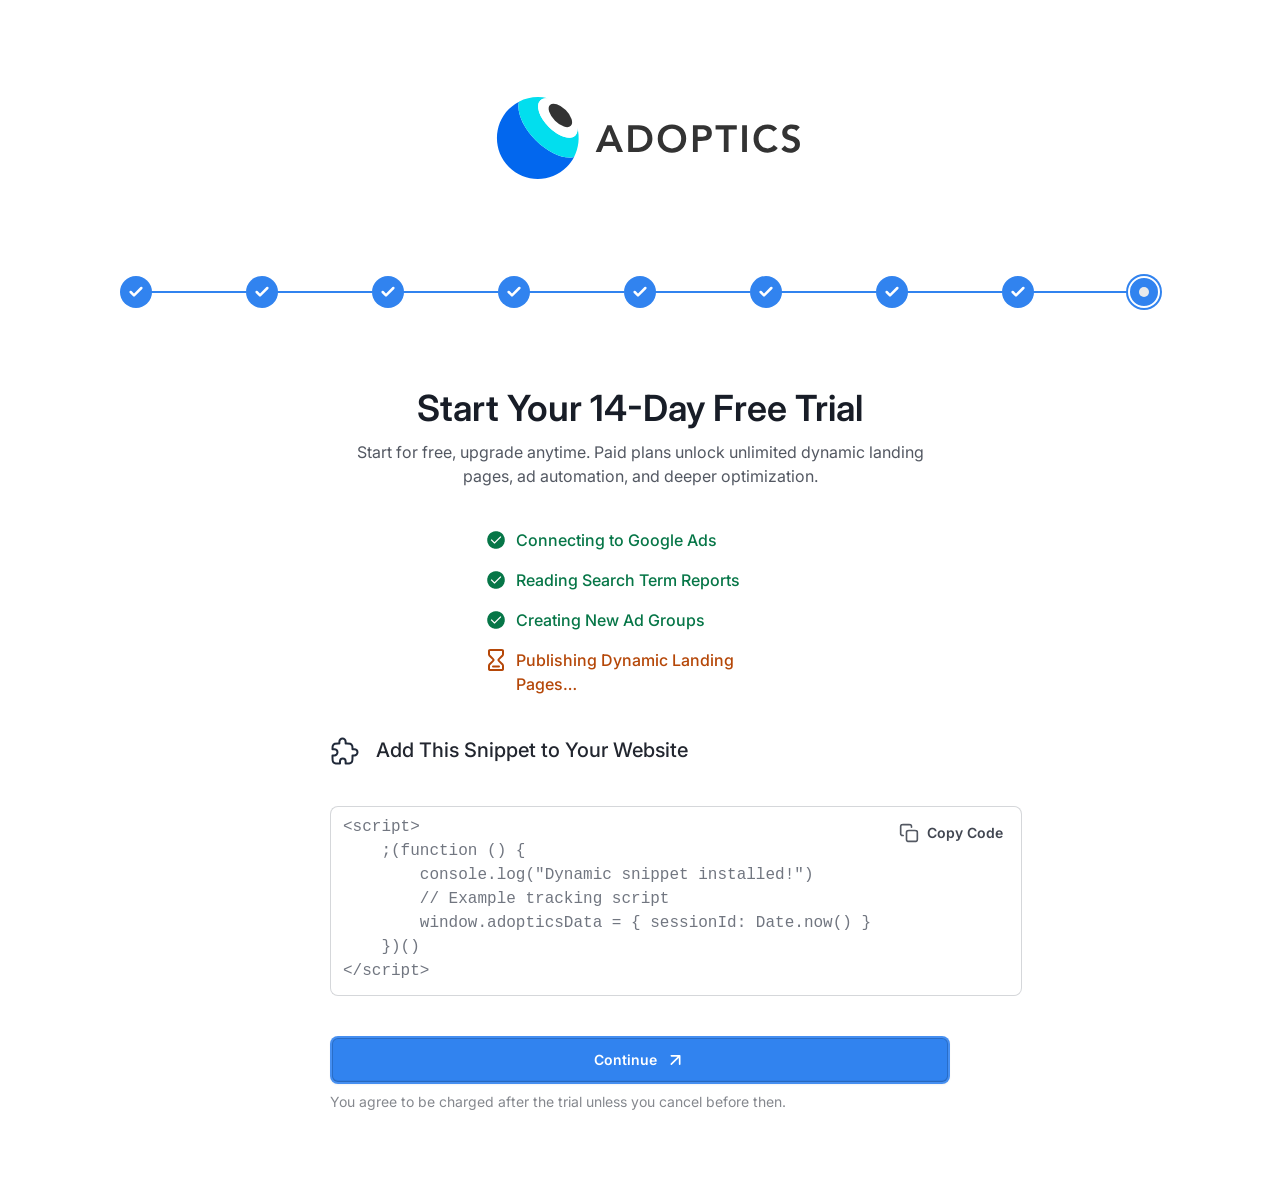
==== src/screen-11.html @ e86ec55b "add new page" ====
<!doctype html>
<html lang="en" class="h-full">
	<head>
		<meta charset="UTF-8" />
		<meta name="viewport" content="width=device-width, initial-scale=1.0" />
		<title>Screen 11</title>
		<link rel="stylesheet" href="./css/output.css" />

		<link rel="preconnect" href="https://fonts.googleapis.com" />
		<link rel="preconnect" href="https://fonts.gstatic.com" crossorigin />
		<link
			href="https://fonts.googleapis.com/css2?family=Inter:ital,opsz,wght@0,14..32,100..900;1,14..32,100..900&display=swap"
			rel="stylesheet"
		/>
	</head>
	<body class="relative h-full">
		<div class="wrapper flex min-h-full flex-col">
			<!-- Main Content -->
			<main class="flex-auto">
				<section class="overflow-hidden">
					<div
						class="mx-auto flex h-full w-full max-w-[1080px] flex-col gap-10 px-5 lg:gap-20"
					>
						<!-- Logo -->
						<a href="#" class="flex justify-center">
							<img class="w-[320px]" src="./images/logo.svg" alt="logo" />
						</a>
						<!-- Stepper -->
						<div
							class="mx-auto flex items-center gap-[94px] max-[1200px]:gap-10 max-[480px]:gap-4! max-[360px]:-translate-x-4 max-[360px]:gap-3! max-sm:gap-5"
						>
							<!-- Step Item -->
							<div class="step-item group filled">
								<!-- Dot Icon -->
								<div
									class="size-2.5 rounded-full bg-[#E9EAEB] group-[.filled]:hidden max-sm:size-2"
								></div>

								<!-- Check Icon -->
								<img
									class="hidden group-[.filled]:block"
									src="./images/step-check.svg"
									alt="img"
								/>
							</div>
							<!-- Step Item -->
							<div class="step-item group filled">
								<!-- Dot Icon -->
								<div
									class="size-2.5 rounded-full bg-[#E9EAEB] group-[.filled]:hidden max-sm:size-2"
								></div>

								<!-- Check Icon -->
								<img
									class="hidden group-[.filled]:block"
									src="./images/step-check.svg"
									alt="img"
								/>
							</div>
							<!-- Step Item -->
							<div class="step-item group filled">
								<!-- Dot Icon -->
								<div
									class="size-2.5 rounded-full bg-[#E9EAEB] group-[.filled]:hidden max-sm:size-2"
								></div>

								<!-- Check Icon -->
								<img
									class="hidden group-[.filled]:block"
									src="./images/step-check.svg"
									alt="img"
								/>
							</div>
							<!-- Step Item -->
							<div class="step-item group filled">
								<!-- Dot Icon -->
								<div
									class="size-2.5 rounded-full bg-[#E9EAEB] group-[.filled]:hidden max-sm:size-2"
								></div>

								<!-- Check Icon -->
								<img
									class="hidden group-[.filled]:block"
									src="./images/step-check.svg"
									alt="img"
								/>
							</div>
							<!-- Step Item -->
							<div class="step-item group filled">
								<!-- Dot Icon -->
								<div
									class="size-2.5 rounded-full bg-[#E9EAEB] group-[.filled]:hidden max-sm:size-2"
								></div>

								<!-- Check Icon -->
								<img
									class="hidden group-[.filled]:block"
									src="./images/step-check.svg"
									alt="img"
								/>
							</div>
							<!-- Step Item -->
							<div class="step-item group filled">
								<!-- Dot Icon -->
								<div
									class="size-2.5 rounded-full bg-[#E9EAEB] group-[.filled]:hidden max-sm:size-2"
								></div>

								<!-- Check Icon -->
								<img
									class="hidden group-[.filled]:block"
									src="./images/step-check.svg"
									alt="img"
								/>
							</div>
							<!-- Step Item -->
							<div class="step-item group filled">
								<!-- Dot Icon -->
								<div
									class="size-2.5 rounded-full bg-[#E9EAEB] group-[.filled]:hidden max-sm:size-2"
								></div>

								<!-- Check Icon -->
								<img
									class="hidden group-[.filled]:block"
									src="./images/step-check.svg"
									alt="img"
								/>
							</div>
							<!-- Step Item -->
							<div class="step-item group filled">
								<!-- Dot Icon -->
								<div
									class="size-2.5 rounded-full bg-[#E9EAEB] group-[.filled]:hidden max-sm:size-2"
								></div>

								<!-- Check Icon -->
								<img
									class="hidden group-[.filled]:block"
									src="./images/step-check.svg"
									alt="img"
								/>
							</div>
							<!-- Step Item -->
							<div class="step-item group active">
								<!-- Dot Icon -->
								<div
									class="size-2.5 rounded-full bg-[#E9EAEB] group-[.filled]:hidden max-sm:size-2"
								></div>

								<!-- Check Icon -->
								<img
									class="hidden group-[.filled]:block"
									src="./images/step-check.svg"
									alt="img"
								/>
							</div>
						</div>
						<!-- Content -->

						<div
							class="mx-auto flex w-full max-w-[620px] flex-col items-center"
						>
							<h2 class="text-center">Start Your 14-Day Free Trial</h2>
							<p class="mt-3 text-center">
								Start for free, upgrade anytime. Paid plans unlock unlimited
								dynamic landing pages, ad automation, and deeper optimization.
							</p>
							<!-- Content -->
							<div class="mt-10 w-full space-y-10">
								<!-- List -->
								<ul class="mx-auto max-w-[312px] space-y-4">
									<li class="flex items-start gap-2">
										<img
											src="./images/check-circle-green-small.png"
											alt="check icon"
										/>
										<p class="font-medium text-green-400">
											Connecting to Google Ads
										</p>
									</li>
									<li class="flex items-start gap-2">
										<img
											src="./images/check-circle-green-small.png"
											alt="check icon"
										/>
										<p class="font-medium text-green-400">
											Reading Search Term Reports
										</p>
									</li>
									<li class="flex items-start gap-2">
										<img
											src="./images/check-circle-green-small.png"
											alt="check icon"
										/>
										<p class="font-medium text-green-400">
											Creating New Ad Groups
										</p>
									</li>
									<li class="flex items-start gap-2">
										<img src="./images/hourglass.svg" alt="hourglass icon" />
										<p class="font-medium text-orange-700">
											Publishing Dynamic Landing Pages…
										</p>
									</li>
								</ul>

								<div class="flex w-full items-start gap-4">
									<img src="./images/puzzle.svg" alt="puzzle icon" />
									<p class="text-xl font-medium text-gray-800">
										Add This Snippet to Your Website
									</p>
								</div>

								<!-- Code -->
								<label
									class="relative flex w-[620px] max-w-full flex-1 flex-col gap-[6px] overflow-x-auto sm:overflow-x-visible"
								>
									<div class="flex w-[620px]">
										<div
											class="input flex min-h-[100px] resize-none flex-col rounded-r-none border-r-0 sm:min-h-[160px]"
											type="text"
											readonly
										>
											<pre class="-mt-7 flex w-full">
													<code class="text-[#717680] leading-[1.5] w-full whitespace-pre ">
&lt;script&gt;
    ;(function () {
        console.log("Dynamic snippet installed!")
        // Example tracking script
        window.adopticsData = { sessionId: Date.now() }
    })()
&lt;/script&gt;
</code></pre>
										</div>
										<div
											class="shrink-0 overflow-hidden rounded-r-lg border border-l-0 border-[#D5D7DA] pt-[2px] pr-[2px]"
										>
											<button
												class="mb-auto flex cursor-pointer gap-2 px-4 py-[14px] text-sm font-semibold text-gray-700 transition-colors hover:bg-gray-100"
											>
												<img src="./images/copy.svg" alt="edit icon" />
												Copy Code
											</button>
										</div>
									</div>
								</label>
							</div>

							<!-- Button -->
							<div class="mt-10 w-full space-y-2">
								<button class="btn btn-primary group w-full max-w-full">
									Continue
									<img
										class="transition-transform group-hover:translate-x-[2px] group-hover:-translate-y-[2px]"
										src="./images/arrow-up-right.svg"
										alt="arrow icon"
									/>
								</button>

								<p class="text-left text-sm text-[#85888E]">
									You agree to be charged after the trial unless you cancel
									before then.
								</p>
							</div>
						</div>
					</div>
				</section>
			</main>
		</div>

		<!-- JS -->
		<script src="./js/main.js"></script>
	</body>
</html>
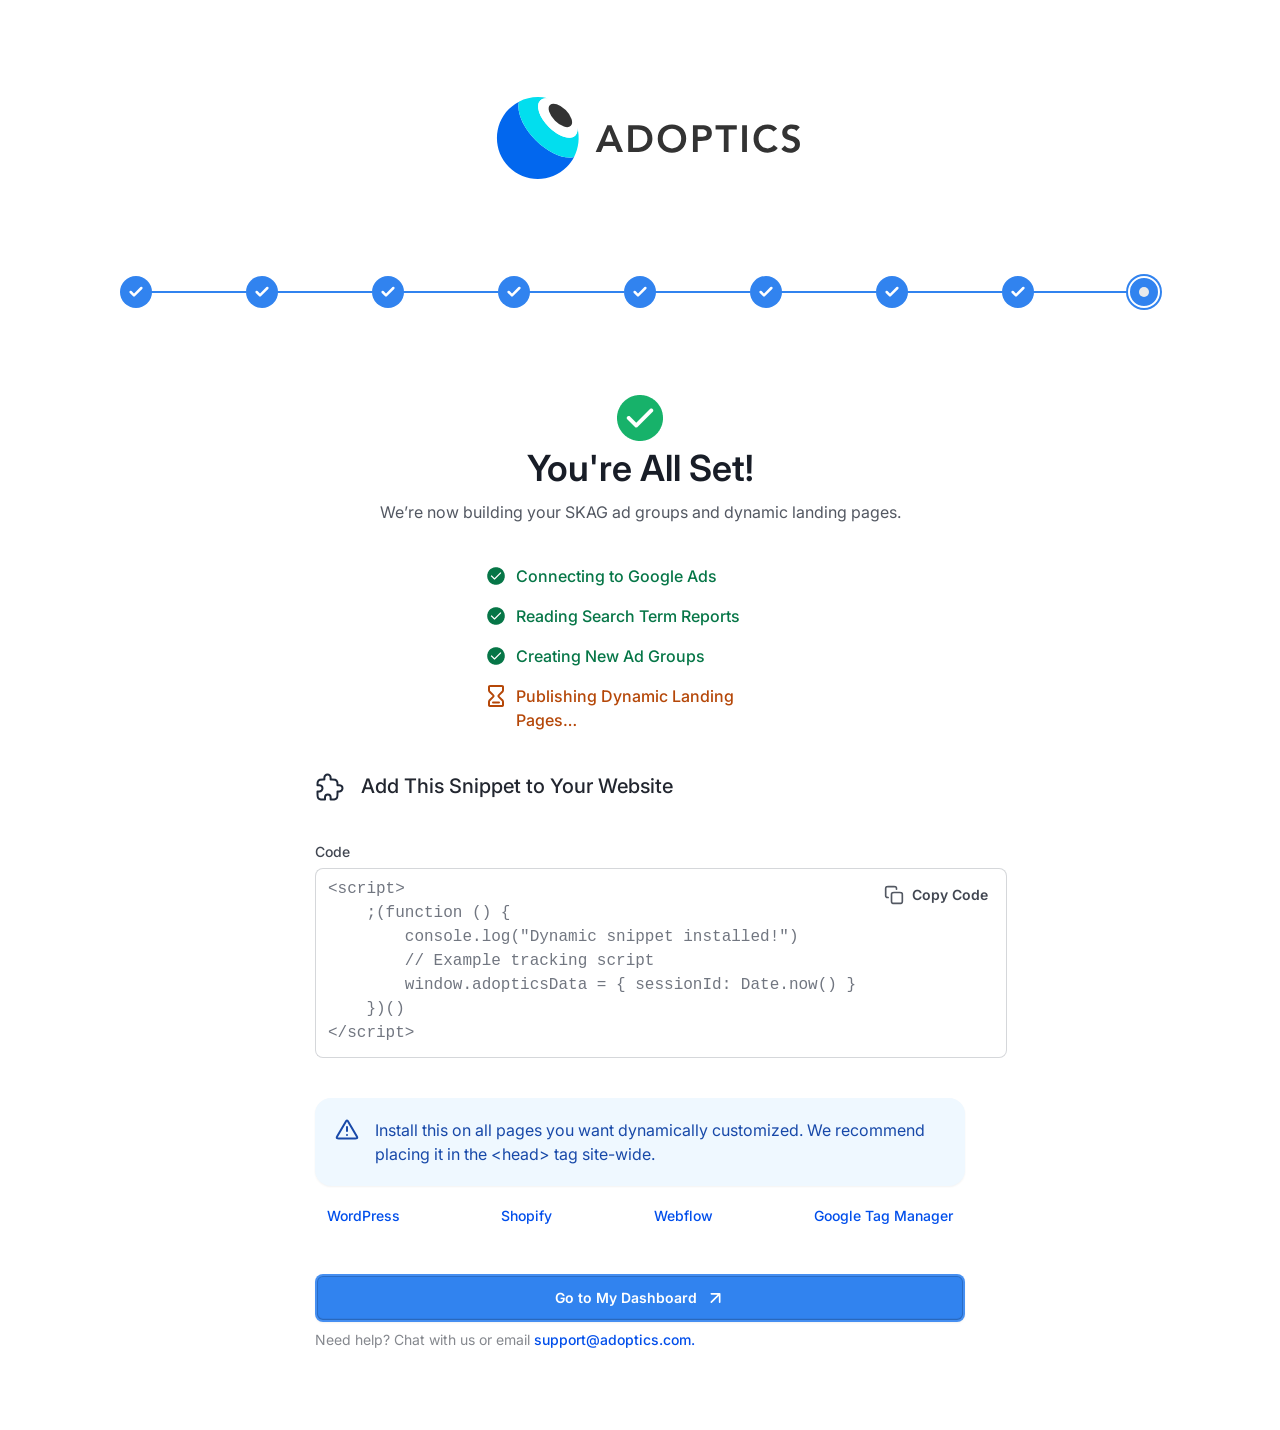
==== commit ee6f3f9b: "add new page" ====
--- a/src/screen-11.html
+++ b/src/screen-11.html
@@ -159,12 +159,13 @@
 						<!-- Content -->
 
 						<div
-							class="mx-auto flex w-full max-w-[620px] flex-col items-center"
+							class="mx-auto flex w-full max-w-[650px] flex-col items-center"
 						>
-							<h2 class="text-center">Start Your 14-Day Free Trial</h2>
+							<img src="./images/check-circle-large.png" alt="check circle" />
+							<h2 class="text-center">You're All Set!</h2>
 							<p class="mt-3 text-center">
-								Start for free, upgrade anytime. Paid plans unlock unlimited
-								dynamic landing pages, ad automation, and deeper optimization.
+								We’re now building your SKAG ad groups and dynamic landing
+								pages.
 							</p>
 							<!-- Content -->
 							<div class="mt-10 w-full space-y-10">
@@ -216,6 +217,8 @@
 								<label
 									class="relative flex w-[620px] max-w-full flex-1 flex-col gap-[6px] overflow-x-auto sm:overflow-x-visible"
 								>
+									<span class="text-sm font-medium text-gray-700">Code</span>
+
 									<div class="flex w-[620px]">
 										<div
 											class="input flex min-h-[100px] resize-none flex-col rounded-r-none border-r-0 sm:min-h-[160px]"
@@ -245,12 +248,58 @@
 										</div>
 									</div>
 								</label>
+
+								<!-- Alert & Links  -->
+								<div>
+									<div
+										class="flex items-start gap-4 rounded-2xl bg-[#EFF8FF] p-5 shadow-xs"
+									>
+										<img
+											class="shrink-0"
+											src="./images/alert.svg"
+											alt="alert icon"
+										/>
+										<p class="text-[#1849A9]">
+											Install this on all pages you want dynamically customized.
+											We recommend placing it in the &lt;head&gt; tag site-wide.
+										</p>
+									</div>
+
+									<div
+										class="mt-3 flex flex-wrap items-center justify-between gap-x-4 gap-y-2"
+									>
+										<a
+											href="#"
+											class="max-w-fit rounded-lg px-3 py-2 text-sm font-medium text-[#004EEB] hover:bg-[#EFF8FF]"
+										>
+											WordPress
+										</a>
+										<a
+											href="#"
+											class="max-w-fit rounded-lg px-3 py-2 text-sm font-medium text-[#004EEB] hover:bg-[#EFF8FF]"
+										>
+											Shopify
+										</a>
+										<a
+											href="#"
+											class="max-w-fit rounded-lg px-3 py-2 text-sm font-medium text-[#004EEB] hover:bg-[#EFF8FF]"
+										>
+											Webflow
+										</a>
+										<a
+											href="#"
+											class="max-w-fit rounded-lg px-3 py-2 text-sm font-medium text-[#004EEB] hover:bg-[#EFF8FF]"
+										>
+											Google Tag Manager
+										</a>
+									</div>
+								</div>
 							</div>
 
 							<!-- Button -->
 							<div class="mt-10 w-full space-y-2">
 								<button class="btn btn-primary group w-full max-w-full">
-									Continue
+									Go to My Dashboard
 									<img
 										class="transition-transform group-hover:translate-x-[2px] group-hover:-translate-y-[2px]"
 										src="./images/arrow-up-right.svg"
@@ -259,8 +308,13 @@
 								</button>
 
 								<p class="text-left text-sm text-[#85888E]">
-									You agree to be charged after the trial unless you cancel
-									before then.
+									Need help? Chat with us or email
+									<a
+										href="mailto:support@adoptics.com"
+										class="rounded-lg text-sm font-medium text-[#004EEB] underline-offset-4 hover:underline"
+									>
+										support@adoptics.com.
+									</a>
 								</p>
 							</div>
 						</div>
